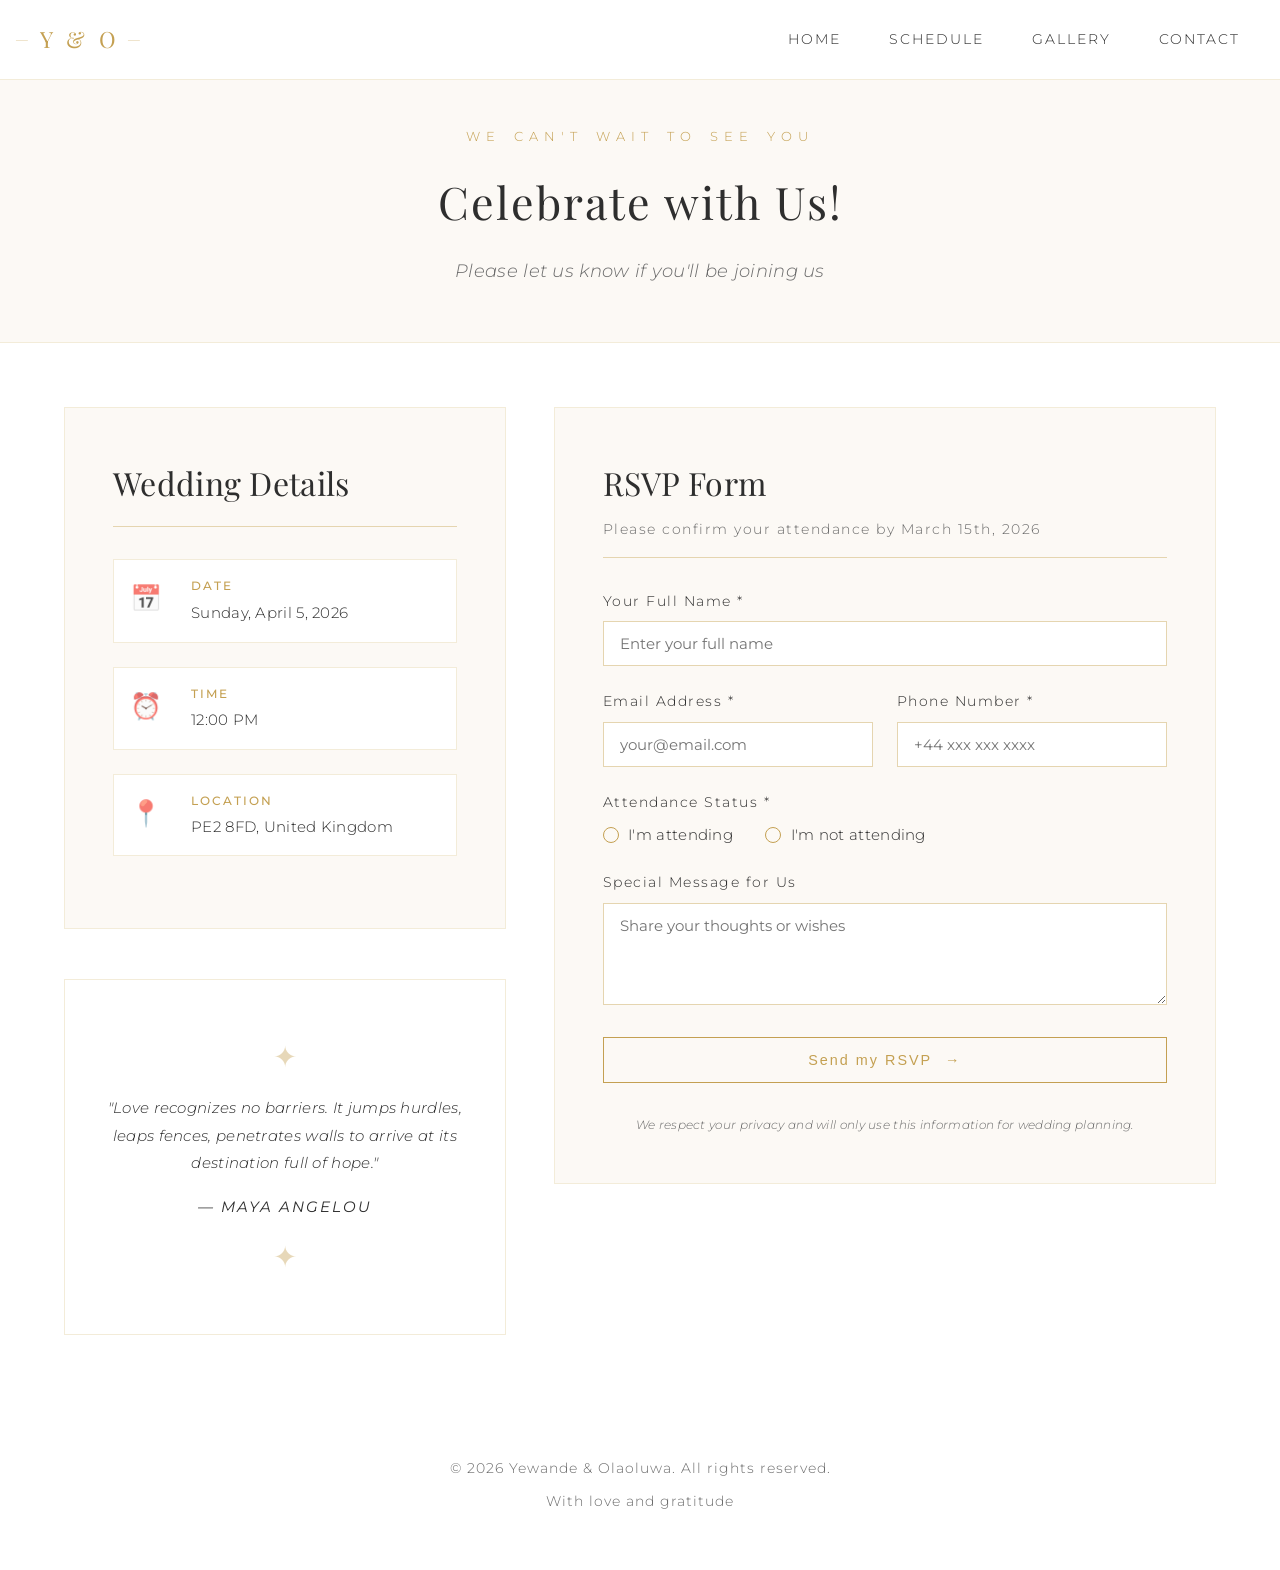
==== rsvp.html @ eac42538 "Update HTML with latest changes" ====
<!DOCTYPE html>
<html lang="en">
<head>
    <meta charset="UTF-8">
    <meta name="viewport" content="width=device-width, initial-scale=1.0">
    <title>RSVP - Yewande & Olaoluwa's Wedding</title>
    <link rel="stylesheet" href="style.css">
    <link href="https://fonts.googleapis.com/css2?family=Playfair+Display:wght@300;400;600;700&family=Montserrat:wght@300;400;500;600&display=swap" rel="stylesheet">
</head>
<body class="rsvp-page">
    <nav class="navbar">
        <div class="nav-container">
            <a href="index.html" class="logo">Y & O</a>
            <div class="hamburger" id="hamburger">
                <span></span>
                <span></span>
                <span></span>
                <span></span>
            </div>
            <div class="nav-menu" id="navMenu">
                <a href="index.html#home" class="nav-link">Home</a>
                <a href="index.html#schedule" class="nav-link">Schedule</a>
                <a href="index.html#gallery" class="nav-link">Gallery</a>
                <a href="index.html#contact" class="nav-link">Contact</a>
            </div>
        </div>
    </nav>

    <section class="rsvp-hero">
        <div class="rsvp-hero-pattern">
            <div class="pattern-dot"></div>
            <div class="pattern-dot"></div>
            <div class="pattern-dot"></div>
        </div>
        <div class="rsvp-hero-content">
            <span class="hero-pre-title">We Can't Wait to See You</span>
            <h1>Celebrate with Us!</h1>
            <p>Please let us know if you'll be joining us</p>
        </div>
    </section>

    <section class="rsvp-container">
        <div class="rsvp-wrapper">
            <div class="rsvp-left">
                <div class="rsvp-info">
                    <h2>Wedding Details</h2>
                    <div class="info-item">
                        <span class="info-icon">📅</span>
                        <div>
                            <h4>Date</h4>
                            <p>Sunday, April 5, 2026</p>
                        </div>
                    </div>
                    <div class="info-item">
                        <span class="info-icon">⏰</span>
                        <div>
                            <h4>Time</h4>
                            <p>12:00 PM</p>
                        </div>
                    </div>
                    <div class="info-item">
                        <span class="info-icon">📍</span>
                        <div>
                            <h4>Location</h4>
                            <p class="detail-value">PE2 8FD, United Kingdom</p>
                        </div>
                    </div>
                </div>

                <div class="rsvp-decorative">
                    <div class="decoration-element">✦</div>
                    <p>"Love recognizes no barriers. It jumps hurdles, leaps fences, penetrates walls to arrive at its destination full of hope."</p>
                    <p class="quote-author">— Maya Angelou</p>
                    <div class="decoration-element">✦</div>
                </div>
            </div>

            <div class="rsvp-right">
                <div class="rsvp-form-container">
                    <h2>RSVP Form</h2>
                    <p class="form-subtitle">Please confirm your attendance by March 15th, 2026</p>

                    <form id="rsvpForm" class="rsvp-form">
                        <div class="form-group">
                            <label for="fullName" class="form-label">Your Full Name *</label>
                            <input type="text" id="fullName" name="fullName" placeholder="Enter your full name" required>
                        </div>

                        <div class="form-row">
                            <div class="form-group">
                                <label for="email" class="form-label">Email Address *</label>
                                <input type="email" id="email" name="email" placeholder="your@email.com" required>
                            </div>

                            <div class="form-group">
                                <label for="phone" class="form-label">Phone Number *</label>
                                <input type="tel" id="phone" name="phone" placeholder="+44 xxx xxx xxxx" required>
                            </div>
                        </div>

                        <div class="form-group">
                            <label class="form-label">Attendance Status *</label>
                            <div class="radio-group">
                                <div class="radio-item">
                                    <input type="radio" id="attending" name="attendance" value="Attending" required>
                                    <label for="attending" class="radio-label">I'm attending</label>
                                </div>
                                <div class="radio-item">
                                    <input type="radio" id="notAttending" name="attendance" value="Not Attending" required>
                                    <label for="notAttending" class="radio-label">I'm not attending</label>
                                </div>
                            </div>
                        </div>

                        <div class="form-group" id="guestCountGroup" style="display: none;">
                            <label class="form-label">Will you bring a Plus One? *</label>
                            <div class="radio-group">
                                <div class="radio-item">
                                    <input type="radio" id="plus1Yes" name="plusOne" value="Yes">
                                    <label for="plus1Yes" class="radio-label">Yes, I'll bring someone</label>
                                </div>
                                <div class="radio-item">
                                    <input type="radio" id="plus1No" name="plusOne" value="No">
                                    <label for="plus1No" class="radio-label">No, I'll come alone</label>
                                </div>
                            </div>
                        </div>

                        <div class="form-group">
                            <label for="message" class="form-label">Special Message for Us</label>
                            <textarea id="message" name="message" placeholder="Share your thoughts or wishes" rows="4"></textarea>
                        </div>

                        <button type="submit" class="submit-btn" id="submitBtn">
                            <span>Send my RSVP</span>
                            <span class="submit-icon">→</span>
                        </button>
                    </form>

                    <div id="successMessage" class="success-message" style="display: none;">
                        <div class="success-icon">✓</div>
                        <h3>Thank You!</h3>
                        <p>Your RSVP has been submitted successfully.</p>
                        <p>A confirmation email will be sent to you shortly.</p>
                        <a href="index.html" class="back-home-btn">Return to Homepage</a>
                    </div>

                    <p class="form-note">We respect your privacy and will only use this information for wedding planning.</p>
                </div>
            </div>
        </div>
    </section>

    <footer class="footer">
        <div class="footer-content">
            <p>&copy; 2026 Yewande & Olaoluwa. All rights reserved.</p>
            <p class="footer-heart">With love and gratitude</p>
        </div>
    </footer>

    <script src="app.js"></script>
</body>
</html>
---- style.css ----
* {
    margin: 0;
    padding: 0;
    box-sizing: border-box;
}

:root {
    --pure-white: #ffffff;
    --warm-white: #fcf9f5;
    --soft-white: #faf7f2;
    --rich-gold: #c4a052;
    --antique-gold: #b38b3a;
    --pale-gold: #e5d5b0;
    --light-gold: #f3ecd9;
    --charcoal: #2e2e2e;
    --soft-charcoal: #4a4a4a;
    --warm-gray: #6b6b6b;
    --gold-glow: rgba(196, 160, 82, 0.15);
    --gold-fade: rgba(196, 160, 82, 0.08);
}

html {
    scroll-behavior: smooth;
}

body {
    font-family: 'Montserrat', 'Georgia', serif;
    background: var(--pure-white);
    color: var(--charcoal);
    line-height: 1.7;
    font-weight: 300;
    letter-spacing: 0.3px;
}

/* ===================== ENVELOPE ANIMATION ===================== */
#envelope-wrapper {
    position: fixed;
    inset: 0;
    display: flex;
    align-items: center;
    justify-content: center;
    background: var(--pure-white);
    z-index: 2000;
    cursor: pointer;
    transition: opacity 0.8s ease, visibility 0.8s ease;
}

#envelope-wrapper.fade-out {
    opacity: 0;
    visibility: hidden;
}

.envelope-container {
    display: flex;
    flex-direction: column;
    align-items: center;
    gap: 2rem;
}

.envelope {
    position: relative;
    width: 340px;
    height: 240px;
    background: var(--warm-white);
    border: 1px solid var(--pale-gold);
    box-shadow: 0 15px 35px -10px var(--gold-glow);
    transition: transform 0.4s ease;
}

.envelope:hover {
    transform: translateY(-5px);
}

.envelope-flap {
    position: absolute;
    top: 0;
    left: 0;
    width: 100%;
    height: 45%;
    background: linear-gradient(145deg, var(--rich-gold), var(--antique-gold));
    transform-origin: top;
    transform: rotateX(0deg);
    transition: transform 0.5s cubic-bezier(0.4, 0, 0.2, 1);
    z-index: 2;
    border-bottom: 2px solid var(--rich-gold);
    clip-path: polygon(0% 0%, 100% 0%, 100% 85%, 50% 100%, 0% 85%);
}

.envelope-body {
    position: absolute;
    bottom: 0;
    left: 0;
    width: 100%;
    height: 65%;
    background: var(--pure-white);
    display: flex;
    align-items: center;
    justify-content: center;
}

.wax-seal {
    width: 90px;
    height: 90px;
    background: radial-gradient(circle at 30% 30%, var(--rich-gold), var(--antique-gold) 80%);
    border-radius: 50%;
    display: flex;
    align-items: center;
    justify-content: center;
    box-shadow: 0 5px 15px rgba(196, 160, 82, 0.3);
    border: 2px solid var(--pale-gold);
    position: relative;
}

.monogram {
    font-family: 'Playfair Display', serif;
    color: var(--pure-white);
    font-weight: 400;
    font-size: 26px;
    letter-spacing: 4px;
    text-shadow: 1px 1px 2px rgba(0,0,0,0.1);
}

.tap-hint {
    font-family: 'Montserrat', sans-serif;
    color: var(--antique-gold);
    font-size: 11px;
    letter-spacing: 5px;
    text-transform: uppercase;
    position: relative;
    padding-top: 0.5rem;
}

/* ===================== NAVIGATION ===================== */
.navbar {
    position: fixed;
    top: 0;
    width: 100%;
    background: rgba(255, 255, 255, 0.98);
    border-bottom: 1px solid var(--light-gold);
    z-index: 1000;
    backdrop-filter: blur(8px);
}

.nav-container {
    max-width: 1400px;
    margin: 0 auto;
    padding: 1.2rem 2.5rem;
    display: flex;
    justify-content: space-between;
    align-items: center;
}

.logo {
    font-size: 1.4rem;
    font-weight: 300;
    color: var(--rich-gold);
    letter-spacing: 4px;
    text-decoration: none;
    position: relative;
    cursor: pointer;
    font-family: 'Playfair Display', serif;
}

.logo::before,
.logo::after {
    content: '—';
    position: absolute;
    top: 50%;
    transform: translateY(-50%);
    font-size: 1rem;
    color: var(--pale-gold);
    font-weight: 100;
}

.logo::before {
    left: -25px;
}

.logo::after {
    right: -25px;
}

.hamburger {
    display: none;
    flex-direction: column;
    cursor: pointer;
    gap: 5px;
    z-index: 1001;
}

.hamburger span {
    width: 25px;
    height: 2px;
    background: var(--rich-gold);
    transition: all 0.3s ease;
}

@media (max-width: 768px) {
    .hamburger {
        display: flex;
    }
    
    .nav-menu {
        display: none;
        flex-direction: column;
        position: absolute;
        top: 100%;
        left: 0;
        right: 0;
        background: var(--pure-white);
        border-bottom: 1px solid var(--light-gold);
        padding: 2rem;
        text-align: center;
        gap: 1.5rem;
    }

    .nav-link {
        font-size: 1.1rem;
        padding: 0.8rem;
        display: block;
    }

    .nav-menu.active {
        display: flex;
    }
    
    .logo::before,
    .logo::after {
        display: none;
    }
}

.nav-menu {
    display: flex;
    gap: 3rem;
}

.nav-link {
    color: var(--charcoal);
    text-decoration: none;
    font-size: 0.9rem;
    font-weight: 300;
    letter-spacing: 2px;
    text-transform: uppercase;
    transition: color 0.2s ease;
    padding: 0.5rem 0;
}

.nav-link:hover {
    color: var(--rich-gold);
}

/* HERO SECTION */
.hero {
    position: relative;
    min-height: 100vh;
    display: flex;
    align-items: center;
    justify-content: center;
    margin-top: 70px;
    overflow: hidden;
}

/* SLIDESHOW */
.slideshow-container {
    position: absolute;
    top: 0;
    left: 0;
    width: 100%;
    height: 100%;
    z-index: 0;
}

.slide {
    position: absolute;
    top: 0;
    left: 0;
    width: 100%;
    height: 100%;
    background-size: cover;
    background-repeat: no-repeat;
    opacity: 0;
    animation: slideshow 15s infinite;
}

.slide:nth-child(1) {
    animation-delay: 0s;
    background-position: center;
}

.slide:nth-child(2) {
    animation-delay: 5s;
    background-position: center 26%;
}

.slide:nth-child(3) {
    animation-delay: 10s;
    background-position: center;
}

@keyframes slideshow {
    0% {opacity: 0;}
    5% {opacity: 1;}
    25% {opacity: 1;}
}

@media (max-width: 768px) {
    .slide {
        background-size: cover;
        background-position: center 3;
    }
}

.hero-overlay {
    position: absolute;
    top: 0;
    left: 0;
    width: 100%;
    height: 100%;
    background: rgba(0,0,0,0.5);
    z-index: 1;
}

.hero-content {
    position: relative;
    z-index: 2;
    text-align: center;
    max-width: 900px;
    padding: 3rem 2rem;
    animation: fadeIn 1.2s ease;
}

@keyframes fadeIn {
    from { opacity: 0; transform: translateY(20px); }
    to { opacity: 1; transform: translateY(0); }
}

.hero-pre-title {
    display: block;
    font-size: 0.8rem;
    letter-spacing: 8px;
    text-transform: uppercase;
    color: var(--rich-gold);
    margin-bottom: 1.5rem;
    font-weight: 300;
    word-spacing: 4px;
}

.hero-title {
    font-size: clamp(2.2rem, 7vw, 4.5rem);
    font-weight: 300;
    letter-spacing: 2px;
    margin-bottom: 1.5rem;
    line-height: 1.3;
    font-family: 'Playfair Display', serif;
    color: var(--charcoal);
}

.ampersand {
    font-family: 'Playfair Display', serif;
    font-style: italic;
    color: var(--rich-gold);
    font-size: 1.3em;
    margin: 0 0.8rem;
    font-weight: 300;
}

.hero-subtitle {
    font-size: clamp(1rem, 2.2vw, 1.2rem);
    font-weight: 300;
    margin: 2rem auto;
    color: var(--warm-gray);
    letter-spacing: 0.5px;
    font-style: italic;
    max-width: 500px;
    line-height: 1.8;
}

.hero-date {
    font-size: clamp(1rem, 2vw, 1.1rem);
    color: var(--rich-gold);
    font-weight: 300;
    margin: 2.5rem 0;
    letter-spacing: 3px;
    border-top: 1px solid var(--light-gold);
    border-bottom: 1px solid var(--light-gold);
    display: inline-block;
    padding: 10px 30px;
}

.cta-button {
    display: inline-block;
    padding: 16px 52px;
    background: transparent;
    color: var(--rich-gold);
    text-decoration: none;
    border: 1px solid var(--rich-gold);
    font-size: 0.9rem;
    font-weight: 400;
    letter-spacing: 3px;
    transition: all 0.3s ease;
    cursor: pointer;
}

.cta-button:hover {
    background: var(--rich-gold);
    color: var(--pure-white);
    border-color: var(--rich-gold);
}

/* ===================== SCHEDULE SECTION ===================== */
.schedule-section {
    padding: 6rem 1.5rem;
    background: var(--warm-white);
}

.section-wrapper {
    max-width: 900px;
    margin: 0 auto;
    padding: 0 1.5rem;
}

.section-title {
    font-size: clamp(1.8rem, 4vw, 2.8rem);
    text-align: center;
    color: var(--charcoal);
    margin-bottom: 0.5rem;
    font-weight: 300;
    letter-spacing: 1px;
    font-family: 'Playfair Display', serif;
    text-transform: uppercase;
}

.divider-center {
    display: flex;
    align-items: center;
    justify-content: center;
    margin: 1.5rem auto 2.5rem;
}

.divider-icon-large {
    font-size: 1.8rem;
    color: var(--rich-gold);
    opacity: 0.5;
}

.wedding-event-card {
    background: var(--pure-white);
    padding: clamp(2rem, 5vw, 3.5rem);
    box-shadow: 0 20px 40px -15px var(--gold-glow);
    border: 1px solid var(--light-gold);
    max-width: 700px;
    margin: 0 auto;
    transition: transform 0.3s ease;
}

.wedding-event-card:hover {
    transform: translateY(-5px);
}

.event-header {
    text-align: center;
    margin-bottom: 2.5rem;
}

.event-icon {
    font-size: 2.8rem;
    margin-bottom: 1rem;
    color: var(--rich-gold);
    opacity: 0.7;
}

.event-title {
    font-size: clamp(1.6rem, 3vw, 2rem);
    color: var(--charcoal);
    margin-bottom: 1rem;
    font-weight: 300;
    letter-spacing: 0.5px;
    font-family: 'Playfair Display', serif;
}

.time-badge {
    display: inline-block;
    background: transparent;
    color: var(--rich-gold);
    padding: 8px 28px;
    border: 1px solid var(--pale-gold);
    font-size: 0.95rem;
    font-weight: 300;
    letter-spacing: 3px;
}

.event-details {
    margin: 2.5rem 0;
}

.detail-item {
    display: flex;
    gap: 1.2rem;
    margin-bottom: 1.2rem;
    padding: 1rem 1.5rem;
    background: var(--warm-white);
    transition: all 0.2s ease;
}

.detail-item:hover {
    background: var(--light-gold);
}

.detail-icon {
    font-size: 1.6rem;
    width: 45px;
    display: flex;
    align-items: flex-start;
    opacity: 0.6;
}

.detail-label {
    color: var(--rich-gold);
    font-size: 0.75rem;
    font-weight: 500;
    margin-bottom: 0.2rem;
    letter-spacing: 2px;
    text-transform: uppercase;
}

.detail-value {
    color: var(--charcoal);
    font-size: 0.95rem;
    line-height: 1.6;
}

.event-buttons {
    display: grid;
    grid-template-columns: 1fr 1fr;
    gap: 1.5rem;
    margin-top: 2.5rem;
}

.event-btn {
    padding: 12px 24px;
    border: 1px solid var(--pale-gold);
    background: transparent;
    color: var(--charcoal);
    cursor: pointer;
    transition: all 0.3s ease;
    font-weight: 300;
    font-size: 0.85rem;
    display: flex;
    align-items: center;
    justify-content: center;
    gap: 0.6rem;
    letter-spacing: 1.5px;
}

.btn-icon {
    font-size: 1rem;
    opacity: 0.5;
}

.event-btn:hover {
    border-color: var(--rich-gold);
    color: var(--rich-gold);
}

.event-btn:hover .btn-icon {
    opacity: 1;
}

/* ===================== GALLERY SECTION ===================== */
.gallery-section {
    padding: 4rem 1.5rem;
    background: var(--pure-white);
}

.gallery-grid {
    display: flex;
    flex-wrap: wrap;
    justify-content: center;
    gap: 20px;
    max-width: 1200px;
    margin: 2rem auto 0;
}

.gallery-grid img{
    height: auto;
    max-width: 300px;
    width: 100%;
    border-radius: 8px;
    object-fit: cover;
}

.gallery-grid video{
    height: auto;
    max-width: 300px;
    width: 100%;
    border-radius: 8px;
}

.gallery-item {
    position: relative;
    overflow: hidden;
    border-radius: 8px;
    cursor: pointer;
    margin: 0 auto;
    box-shadow: 0 2px 8px rgba(0, 0, 0, 0.1);
}

.gallery-item img{
    object-fit: cover;
    transition: transform 0.3s ease;
}

.gallery-item video{
    object-fit: cover;
    transition: transform 0.3s ease;
}

.gallery-overlay {
    display: none;
}


/* Responsive for mobile */
@media (max-width: 768px) {
    .gallery-grid {
        gap: 15px;
    }

    .gallery-grid img,
    .gallery-grid video {
        max-width:200px;
    }
}

@media (max-width: 480px) {
    .gallery-grid {
        gap: 10px;
    }

    .gallery-grid img,
    .gallery-grid video{
        max-width: 150px;
    }
}

/* ===================== CONTACT SECTION ===================== */
.contact-section {
    padding: 6rem 1.5rem;
    background: var(--pure-white);
}

.contact-content {
    display: grid;
    grid-template-columns: repeat(auto-fit, minmax(280px, 1fr));
    gap: 2.5rem;
    margin-top: 3rem;
    max-width: 800px;
    margin-left: auto;
    margin-right: auto;
}

.contact-card-inner {
    background: var(--warm-white);
    padding: 2.5rem 2rem;
    text-align: center;
    border: 1px solid var(--light-gold);
    transition: all 0.3s ease;
}

.contact-card-inner:hover {
    border-color: var(--rich-gold);
    transform: translateY(-3px);
    box-shadow: 0 15px 30px -10px var(--gold-glow);
}

.contact-icon {
    font-size: 2.2rem;
    margin-bottom: 1rem;
    color: var(--rich-gold);
    opacity: 0.7;
}

.contact-card h3 {
    color: var(--rich-gold);
    font-size: 0.9rem;
    margin-bottom: 0.5rem;
    font-weight: 400;
    letter-spacing: 3px;
    text-transform: uppercase;
}

.contact-name {
    font-size: 1.8rem;
    color: var(--charcoal);
    font-weight: 300;
    margin: 0.8rem 0 1.2rem;
    font-family: 'Playfair Display', serif;
}

.contact-phone {
    display: inline-flex;
    align-items: center;
    gap: 0.8rem;
    color: var(--warm-gray);
    text-decoration: none;
    font-size: 0.95rem;
    font-weight: 300;
    transition: color 0.2s ease;
    padding: 0.6rem 1.2rem;
    border: 1px solid var(--light-gold);
}

.contact-phone:hover {
    color: var(--rich-gold);
    border-color: var(--rich-gold);
}

/* ===================== CTA SECTION ===================== */
.cta-section {
    padding: 6rem 1.5rem;
    background: var(--warm-white);
    text-align: center;
    color: var(--charcoal);
    border-top: 1px solid var(--light-gold);
    border-bottom: 1px solid var(--light-gold);
}

.cta-section h2 {
    font-size: clamp(1.8rem, 4vw, 2.8rem);
    margin-bottom: 1rem;
    font-weight: 300;
    letter-spacing: 2px;
    font-family: 'Playfair Display', serif;
    color: var(--charcoal);
}

.cta-section p {
    font-size: clamp(0.95rem, 2vw, 1.1rem);
    margin-bottom: 2.5rem;
    color: var(--warm-gray);
    font-style: italic;
    max-width: 450px;
    margin-left: auto;
    margin-right: auto;
}

.cta-button-large {
    display: inline-block;
    padding: 16px 52px;
    background: transparent;
    color: var(--rich-gold);
    text-decoration: none;
    border: 1px solid var(--rich-gold);
    font-size: 0.95rem;
    font-weight: 400;
    letter-spacing: 3px;
    transition: all 0.3s ease;
}

.cta-button-large:hover {
    background: var(--rich-gold);
    color: var(--pure-white);
    border-color: var(--rich-gold);
}

/* ===================== FOOTER ===================== */
.footer {
    padding: 3rem 1.5rem;
    background: var(--pure-white);
    color: var(--warm-gray);
    text-align: center;
}

.footer-content {
    max-width: 500px;
    margin: 0 auto;
}

.footer p {
    margin: 0.6rem 0;
    font-size: 0.85rem;
    letter-spacing: 1px;
    font-weight: 300;
}

.footer-heart {
    font-size: 0.8rem;
}

.heart {
    color: var(--rich-gold);
}

/* ===================== RSVP PAGE ===================== */
.rsvp-page {
    background: var(--pure-white);
}

.rsvp-hero {
    background: var(--warm-white);
    min-height: 30vh;
    display: flex;
    align-items: center;
    justify-content: center;
    text-align: center;
    margin-top: 70px;
    padding: 3.5rem 2rem;
    border-bottom: 1px solid var(--light-gold);
}

.rsvp-hero-content {
    max-width: 650px;
}

.rsvp-hero-content .hero-pre-title {
    color: var(--rich-gold);
    font-size: 0.8rem;
    letter-spacing: 6px;
    margin-bottom: 1rem;
}

.rsvp-hero-content h1 {
    font-size: clamp(1.8rem, 3.5vw, 3rem);
    font-weight: 300;
    letter-spacing: 2px;
    margin-bottom: 1rem;
    font-family: 'Playfair Display', serif;
    color: var(--charcoal);
}

.rsvp-hero-content p {
    font-size: clamp(0.95rem, 2vw, 1.1rem);
    color: var(--warm-gray);
    font-style: italic;
}

.rsvp-container {
    padding: 4rem 1.5rem;
    max-width: 1200px;
    margin: 0 auto;
}

.rsvp-wrapper {
    display: grid;
    grid-template-columns: 1fr 1.5fr;
    gap: 3rem;
    align-items: start;
}

@media (max-width: 900px) {
    .rsvp-wrapper {
        grid-template-columns: 1fr;
        gap: 2rem;
    }
    
    .rsvp-left {
        max-width: 550px;
        margin: 0 auto;
    }
}

.rsvp-info {
    background: var(--warm-white);
    padding: clamp(2rem, 4vw, 3rem);
    border: 1px solid var(--light-gold);
}

.rsvp-info h2 {
    font-size: clamp(1.5rem, 3vw, 2rem);
    color: var(--charcoal);
    margin-bottom: 2rem;
    font-weight: 300;
    font-family: 'Playfair Display', serif;
    border-bottom: 1px solid var(--pale-gold);
    padding-bottom: 1rem;
}

.info-item {
    display: flex;
    gap: 1rem;
    margin-bottom: 1.5rem;
    padding: 1rem;
    background: var(--pure-white);
    border: 1px solid var(--light-gold);
}

.info-icon {
    font-size: 1.6rem;
    width: 45px;
    display: flex;
    align-items: flex-start;
    color: var(--rich-gold);
    opacity: 0.7;
}

.info-item h4 {
    color: var(--rich-gold);
    font-size: 0.75rem;
    margin-bottom: 0.2rem;
    font-weight: 500;
    letter-spacing: 2px;
    text-transform: uppercase;
}

.info-item p {
    color: var(--charcoal);
    font-size: 0.95rem;
}

.rsvp-decorative {
    margin-top: 50px;
    text-align: center;
    padding: 2.5rem 2rem;
    background: var(--pure-white);
    border: 1px solid var(--light-gold);
}

.decoration-element {
    font-size: 1.8rem;
    color: var(--rich-gold);
    margin: 0.8rem 0;
    opacity: 0.4;
}

.rsvp-decorative p {
    color: var(--charcoal);
    font-style: italic;
    line-height: 1.8;
    font-size: 0.95rem;
}

.quote-author {
    color: var(--rich-gold);
    font-size: 0.75rem;
    margin-top: 1rem;
    font-weight: 400;
    text-transform: uppercase;
    letter-spacing: 2px;
}

.rsvp-form-container {
    background: var(--warm-white);
    padding: clamp(2rem, 4vw, 3rem);
    border: 1px solid var(--light-gold);
}

.rsvp-form-container h2 {
    font-size: clamp(1.5rem, 3vw, 2rem);
    color: var(--charcoal);
    margin-bottom: 0.5rem;
    font-weight: 300;
    font-family: 'Playfair Display', serif;
}

.form-subtitle {
    color: var(--warm-gray);
    margin-bottom: 2rem;
    font-size: 0.85rem;
    letter-spacing: 1.5px;
    border-bottom: 1px solid var(--pale-gold);
    padding-bottom: 1rem;
}

.form-group {
    margin-bottom: 1.5rem;
}

.form-label {
    display: block;
    color: var(--charcoal);
    margin-bottom: 0.5rem;
    font-weight: 300;
    font-size: 0.85rem;
    letter-spacing: 1.5px;
}

.rsvp-form input[type="text"],
.rsvp-form input[type="email"],
.rsvp-form input[type="tel"],
.rsvp-form textarea {
    width: 100%;
    padding: 12px 16px;
    border: 1px solid var(--pale-gold);
    background: var(--pure-white);
    font-family: inherit;
    font-size: 0.95rem;
    color: var(--charcoal);
    transition: all 0.2s ease;
}

.rsvp-form input:focus,
.rsvp-form textarea:focus {
    outline: none;
    border-color: var(--rich-gold);
}

.form-row {
    display: grid;
    grid-template-columns: 1fr 1fr;
    gap: 1.5rem;
}

@media (max-width: 700px) {
    .form-row {
        grid-template-columns: 1fr;
        gap: 1rem;
    }
    
    .event-buttons {
        grid-template-columns: 1fr;
    }
}

.radio-group {
    display: flex;
    gap: 2rem;
    margin-top: 0.5rem;
}

@media (max-width: 500px) {
    .radio-group {
        flex-direction: column;
        gap: 0.8rem;
    }
}

.radio-item {
    display: flex;
    align-items: center;
    gap: 0.6rem;
}

.radio-item input[type="radio"] {
    appearance: none;
    width: 16px;
    height: 16px;
    border: 1px solid var(--rich-gold);
    border-radius: 50%;
    cursor: pointer;
    position: relative;
}

.radio-item input[type="radio"]:checked::before {
    content: '';
    position: absolute;
    top: 50%;
    left: 50%;
    transform: translate(-50%, -50%);
    width: 6px;
    height: 6px;
    background: var(--rich-gold);
    border-radius: 50%;
}

.radio-label {
    cursor: pointer;
    font-weight: 300;
    color: var(--charcoal);
    font-size: 0.95rem;
}

.submit-btn {
    padding: 14px 36px;
    background: transparent;
    color: var(--rich-gold);
    border: 1px solid var(--rich-gold);
    font-size: 0.9rem;
    font-weight: 400;
    cursor: pointer;
    transition: all 0.3s ease;
    margin-top: 1rem;
    display: flex;
    align-items: center;
    justify-content: center;
    gap: 0.8rem;
    letter-spacing: 2px;
    width: 100%;
}

.submit-btn:hover {
    background: var(--rich-gold);
    color: var(--pure-white);
    border-color: var(--rich-gold);
}

.submit-btn:hover .submit-icon {
    transform: translateX(3px);
}

.submit-icon {
    transition: transform 0.3s ease;
}

.form-note {
    font-size: 0.75rem;
    color: var(--warm-gray);
    text-align: center;
    margin-top: 2rem;
    font-style: italic;
}

.success-message {
    text-align: center;
    padding: 3rem 2rem;
    background: var(--pure-white);
    border: 1px solid var(--pale-gold);
}

.success-icon {
    width: 50px;
    height: 50px;
    border: 1px solid var(--rich-gold);
    border-radius: 50%;
    display: flex;
    align-items: center;
    justify-content: center;
    font-size: 1.6rem;
    color: var(--rich-gold);
    margin: 0 auto 1.5rem;
}

.success-message h3 {
    font-size: 1.8rem;
    color: var(--charcoal);
    margin-bottom: 1rem;
    font-weight: 300;
    font-family: 'Playfair Display', serif;
}

.success-message p {
    color: var(--warm-gray);
    margin-bottom: 1rem;
    font-size: 1rem;
}

.back-home-btn {
    display: inline-block;
    padding: 12px 36px;
    background: transparent;
    color: var(--rich-gold);
    text-decoration: none;
    border: 1px solid var(--rich-gold);
    font-size: 0.9rem;
    font-weight: 400;
    letter-spacing: 2px;
    transition: all 0.3s ease;
    margin-top: 1.5rem;
}

.back-home-btn:hover {
    background: var(--rich-gold);
    color: var(--pure-white);
    border-color: var(--rich-gold);
}

@media (max-width: 500px) {
    .nav-container {
        padding: 1rem 1.5rem;
    }
    
    .hero-title {
        font-size: 2rem;
    }
    
    .envelope {
        width: 280px;
        height: 200px;
    }
    
    .wax-seal {
        width: 70px;
        height: 70px;
    }
    
    .monogram {
        font-size: 22px;
    }
}
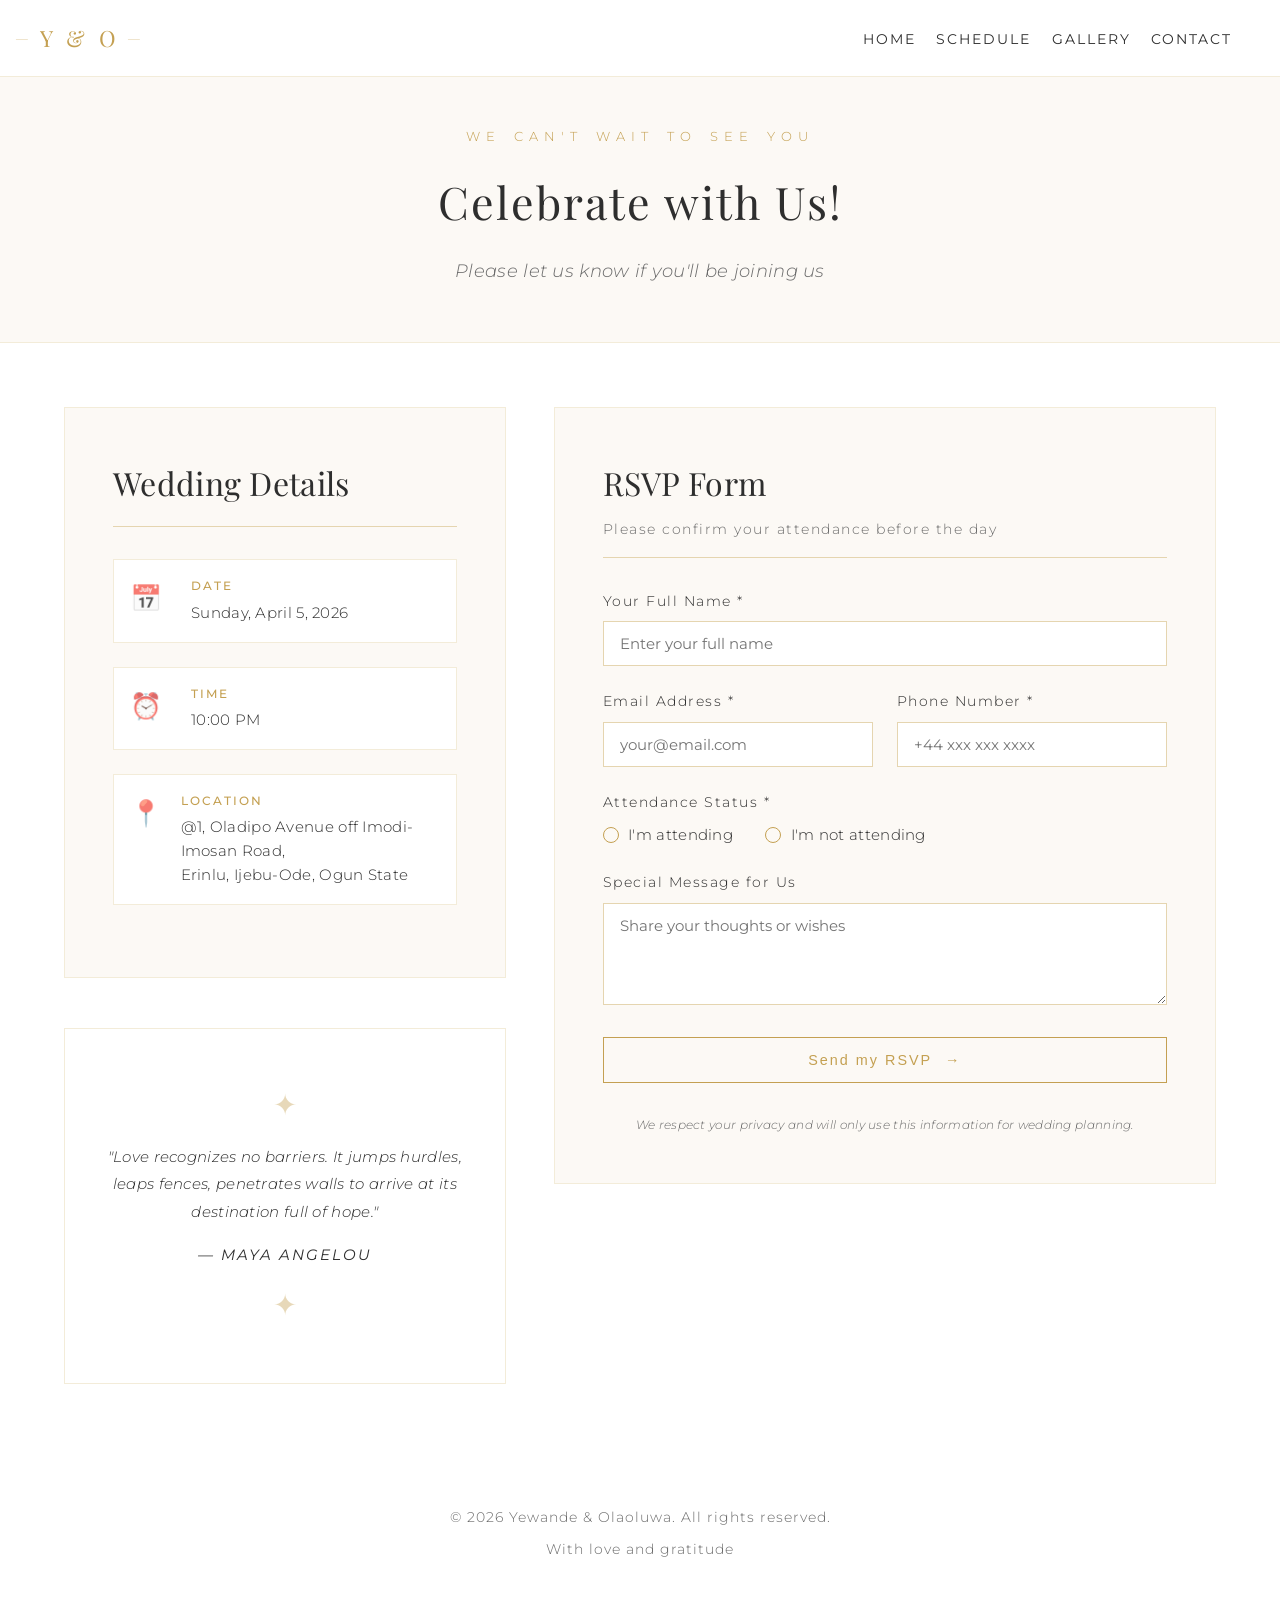
==== commit ad48a3a2: "fixed errors" ====
--- a/rsvp.html
+++ b/rsvp.html
@@ -12,7 +12,6 @@
         <div class="nav-container">
             <a href="index.html" class="logo">Y & O</a>
             <div class="hamburger" id="hamburger">
-                <span></span>
                 <span></span>
                 <span></span>
                 <span></span>
@@ -55,14 +54,16 @@
                         <span class="info-icon">⏰</span>
                         <div>
                             <h4>Time</h4>
-                            <p>12:00 PM</p>
+                            <p>10:00 PM</p>
                         </div>
                     </div>
                     <div class="info-item">
                         <span class="info-icon">📍</span>
                         <div>
                             <h4>Location</h4>
-                            <p class="detail-value">PE2 8FD, United Kingdom</p>
+                            <p class="detail-value">@1, Oladipo Avenue off Imodi-Imosan Road,<br>
+                                    Erinlu, Ijebu-Ode, Ogun State<br>
+                                    </p>
                         </div>
                     </div>
                 </div>
@@ -78,7 +79,7 @@
             <div class="rsvp-right">
                 <div class="rsvp-form-container">
                     <h2>RSVP Form</h2>
-                    <p class="form-subtitle">Please confirm your attendance by March 15th, 2026</p>
+                    <p class="form-subtitle">Please confirm your attendance before the day</p>
 
                     <form id="rsvpForm" class="rsvp-form">
                         <div class="form-group">
--- a/style.css
+++ b/style.css
@@ -195,9 +195,50 @@
     transition: all 0.3s ease;
 }
 
+.hamburger.active span:nth-child(1) {
+    transform: rotate(45deg) translate(5px, 5px);
+}
+
+.hamburger.active span:nth-child(2) {
+    opacity: 0;
+}
+
+.hamburger.active span:nth-child(3) {
+    transform: rotate(-45deg) translate(7px, -6px);
+}
+
+
 @media (max-width: 768px) {
     .hamburger {
         display: flex;
+        flex-direction: column;
+        cursor: pointer;
+        gap: 5px;
+        width: 30px;
+        height: 24px;
+        position: relative;
+    }
+    
+    .hamburger span {
+        display: block;
+        width: 25px;
+        height: 2px;
+        background: var(--rich-gold);
+        transition: all 0.3s ease-in-out;
+        transform-origin: center;
+    }
+    
+    .hamburger.active span:nth-child(1) {
+        transform: translateY(7px) rotate(45deg);
+    }
+    
+    .hamburger.active span:nth-child(2) {
+        opacity: 0;
+        transform: scaleX(0);
+    }
+    
+    .hamburger.active span:nth-child(3) {
+        transform: translateY(-7px) rotate(-45deg);
     }
     
     .nav-menu {
@@ -231,7 +272,6 @@
 }
 
 .nav-menu {
-    display: flex;
     gap: 3rem;
 }
 
@@ -239,11 +279,11 @@
     color: var(--charcoal);
     text-decoration: none;
     font-size: 0.9rem;
-    font-weight: 300;
+    font-weight: bolder;
     letter-spacing: 2px;
     text-transform: uppercase;
     transition: color 0.2s ease;
-    padding: 0.5rem 0;
+    padding: 0.5rem 0.5rem;
 }
 
 .nav-link:hover {
@@ -347,13 +387,13 @@
 }
 
 .hero-title {
-    font-size: clamp(2.2rem, 7vw, 4.5rem);
+    font-size: 4.6rem;
     font-weight: 300;
     letter-spacing: 2px;
     margin-bottom: 1.5rem;
     line-height: 1.3;
     font-family: 'Playfair Display', serif;
-    color: var(--charcoal);
+    color: rgba(49, 49, 49, 0.733);
 }
 
 .ampersand {
@@ -620,9 +660,120 @@
     display: none;
 }
 
-
-/* Responsive for mobile */
+/* Video Gallery Styles */
+.video-thumbnail {
+    position: relative;
+    cursor: pointer;
+    border-radius: 8px;
+    overflow: hidden;
+    max-width: 300px;
+    width: 100%;
+    box-shadow: 0 2px 8px rgba(0, 0, 0, 0.1);
+    transition: transform 0.3s ease;
+}
+
+.video-thumbnail:hover {
+    transform: scale(1.02);
+}
+
+.video-thumbnail video {
+    width: 100%;
+    height: auto;
+    display: block;
+    pointer-events: none;
+}
+
+.play-button {
+    position: absolute;
+    top: 50%;
+    left: 50%;
+    transform: translate(-50%, -50%);
+    width: 50px;
+    height: 50px;
+    background: rgba(196, 160, 82, 0.9);
+    border-radius: 50%;
+    display: flex;
+    align-items: center;
+    justify-content: center;
+    color: white;
+    font-size: 20px;
+    transition: all 0.3s ease;
+    pointer-events: none;
+}
+
+.video-thumbnail:hover .play-button {
+    background: var(--rich-gold);
+    transform: translate(-50%, -50%) scale(1.1);
+}
+
+/* Video Modal */
+.video-modal {
+    display: none;
+    position: fixed;
+    top: 0;
+    left: 0;
+    width: 100%;
+    height: 100%;
+    background: rgba(0, 0, 0, 0.9);
+    z-index: 2000;
+    align-items: center;
+    justify-content: center;
+    cursor: pointer;
+}
+
+.video-modal-content {
+    position: relative;
+    width: 90%;
+    max-width: 900px;
+    background: black;
+    border-radius: 8px;
+    overflow: hidden;
+    cursor: default;
+}
+
+.close-modal {
+    position: absolute;
+    top: -40px;
+    right: 0;
+    color: white;
+    font-size: 35px;
+    font-weight: bold;
+    cursor: pointer;
+    transition: color 0.3s ease;
+    z-index: 10;
+}
+
+.close-modal:hover {
+    color: var(--rich-gold);
+}
+
+#modalVideo {
+    width: 100%;
+    height: auto;
+    display: block;
+}
+
+/* Mobile Responsive */
 @media (max-width: 768px) {
+    .video-thumbnail {
+        max-width: 200px;
+    }
+    
+    .play-button {
+        width: 40px;
+        height: 40px;
+        font-size: 16px;
+    }
+    
+    .close-modal {
+        top: -35px;
+        font-size: 30px;
+    }
+    
+    .video-modal-content {
+        width: 95%;
+    }
+
     .gallery-grid {
         gap: 15px;
     }
@@ -634,6 +785,16 @@
 }
 
 @media (max-width: 480px) {
+    .video-thumbnail {
+        max-width: 150px;
+    }
+    
+    .play-button {
+        width: 35px;
+        height: 35px;
+        font-size: 14px;
+    }
+
     .gallery-grid {
         gap: 10px;
     }
@@ -1176,4 +1337,4 @@
     .monogram {
         font-size: 22px;
     }
-}+}
